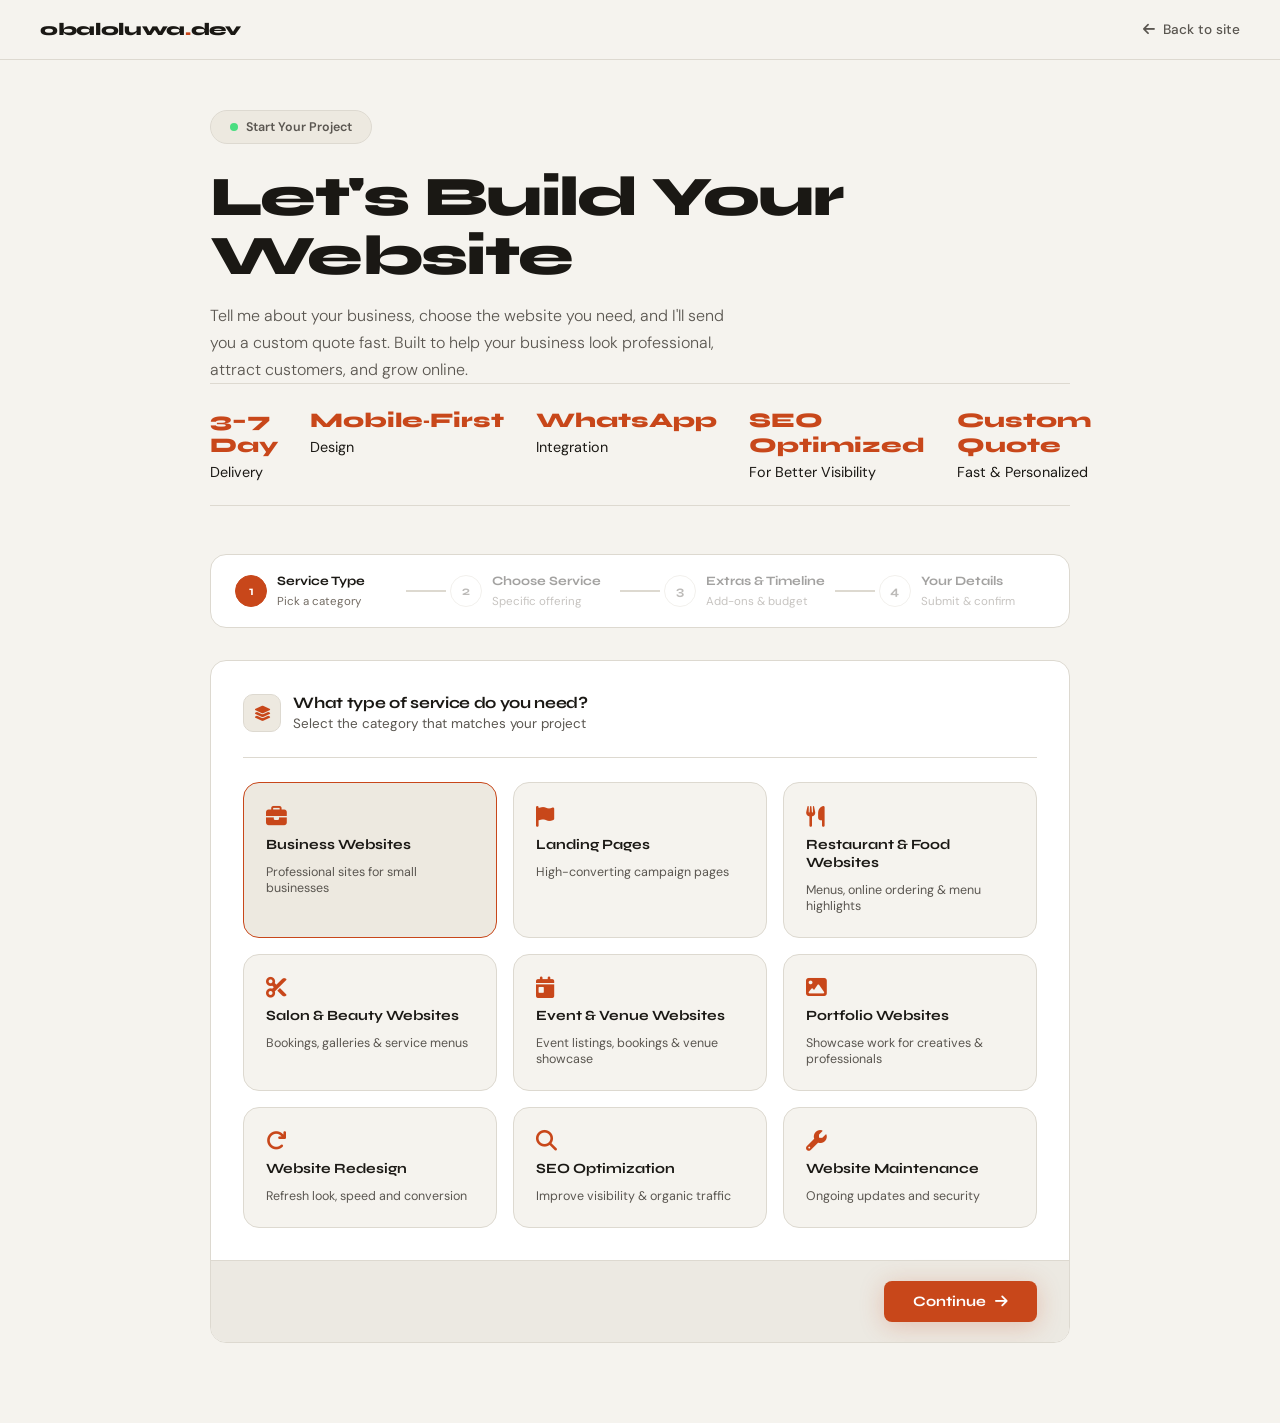
==== letstalk.html @ 720c1672 "added business page" ====
<!DOCTYPE html>
<html lang="en">

<head>
    <meta charset="UTF-8" />
    <meta name="viewport" content="width=device-width, initial-scale=1.0" />
    <title>Book Your Service - Website Development</title>
    <link
        href="https://fonts.googleapis.com/css2?family=Syne:wght@400;600;700;800&family=DM+Sans:ital,opsz,wght@0,9..40,300;0,9..40,400;0,9..40,500;0,9..40,600;0,9..40,700;1,9..40,300&display=swap"
        rel="stylesheet" />
    <link rel="stylesheet" href="https://cdnjs.cloudflare.com/ajax/libs/font-awesome/6.5.0/css/all.min.css" />

    <link rel="stylesheet" href="style.css" />
    <link rel="stylesheet" href="letstalk.css" />
</head>

<body>

    <nav>
        <a href="index.html" class="nav-logo">obaloluwa<span>.</span>dev</a>
        <a href="index.html" class="nav-back"><i class="fa-solid fa-arrow-left"></i> Back to site</a>
    </nav>

    <div class="page">

        <!-- HEADER -->
        <div class="page-header">
            <div class="hero-tag">
                <span class="dot"></span>
                Start Your Project
            </div>
            <h1>Let's Build Your Website</h1>
            <p>Tell me about your business, choose the website you need, and I'll send you a custom quote fast. Built to
                help your business look professional, attract customers, and grow online.</p>
            <div class="hero-trust">
                <div class="trust-item">
                    <strong>3–7 Day</strong>
                    <span>Delivery</span>
                </div>
                <div class="trust-item">
                    <strong>Mobile‑First</strong>
                    <span>Design</span>
                </div>
                <div class="trust-item">
                    <strong>WhatsApp</strong>
                    <span>Integration</span>
                </div>
                <div class="trust-item">
                    <strong>SEO Optimized</strong>
                    <span>For Better Visibility</span>
                </div>
                <div class="trust-item">
                    <strong>Custom Quote</strong>
                    <span>Fast & Personalized</span>
                </div>
            </div>
        </div>

        <!-- PROGRESS -->
        <div class="progress-bar">
            <div class="progress-step" id="ps1" onclick="goStep(1)">
                <div class="step-num active" id="sn1">1</div>
                <div class="step-text"><strong>Service Type</strong><span>Pick a category</span></div>
            </div>
            <div class="progress-line" id="pl1"></div>
            <div class="progress-step locked" id="ps2" onclick="goStep(2)">
                <div class="step-num" id="sn2">2</div>
                <div class="step-text"><strong>Choose Service</strong><span>Specific offering</span></div>
            </div>
            <div class="progress-line" id="pl2"></div>
            <div class="progress-step locked" id="ps3" onclick="goStep(3)">
                <div class="step-num" id="sn3">3</div>
                <div class="step-text"><strong>Extras & Timeline</strong><span>Add-ons & budget</span></div>
            </div>
            <div class="progress-line" id="pl3"></div>
            <div class="progress-step locked" id="ps4" onclick="goStep(4)">
                <div class="step-num" id="sn4">4</div>
                <div class="step-text"><strong>Your Details</strong><span>Submit & confirm</span></div>
            </div>
        </div>

        <!-- WIZARD -->
        <div class="wizard-card">

            <!-- STEP 1 -->
            <div class="step-panel active" id="step-1">
                <div class="panel-body">
                    <div class="step-header">
                        <div class="step-icon"><i class="fa-solid fa-layer-group"></i></div>
                        <div class="step-header-text">
                            <strong>What type of service do you need?</strong>
                            <span>Select the category that matches your project</span>
                        </div>
                    </div>
                    <div class="grid-3" id="serviceTypes">
                        <div class="service-card selected" data-value="Business Websites">
                            <i class="fa-solid fa-briefcase"></i>
                            <strong>Business Websites</strong>
                            <span>Professional sites for small businesses</span>
                        </div>
                        <div class="service-card" data-value="Landing Pages">
                            <i class="fa-solid fa-flag"></i>
                            <strong>Landing Pages</strong>
                            <span>High-converting campaign pages</span>
                        </div>
                        <div class="service-card" data-value="Restaurant & Food Websites">
                            <i class="fa-solid fa-utensils"></i>
                            <strong>Restaurant & Food Websites</strong>
                            <span>Menus, online ordering & menu highlights</span>
                        </div>
                        <div class="service-card" data-value="Salon & Beauty Websites">
                            <i class="fa-solid fa-scissors"></i>
                            <strong>Salon & Beauty Websites</strong>
                            <span>Bookings, galleries & service menus</span>
                        </div>
                        <div class="service-card" data-value="Event & Venue Websites">
                            <i class="fa-solid fa-calendar-day"></i>
                            <strong>Event & Venue Websites</strong>
                            <span>Event listings, bookings & venue showcase</span>
                        </div>
                        <div class="service-card" data-value="Portfolio Websites">
                            <i class="fa-solid fa-image"></i>
                            <strong>Portfolio Websites</strong>
                            <span>Showcase work for creatives & professionals</span>
                        </div>
                        <div class="service-card" data-value="Website Redesign">
                            <i class="fa-solid fa-redo"></i>
                            <strong>Website Redesign</strong>
                            <span>Refresh look, speed and conversion</span>
                        </div>
                        <div class="service-card" data-value="SEO Optimization">
                            <i class="fa-solid fa-search"></i>
                            <strong>SEO Optimization</strong>
                            <span>Improve visibility & organic traffic</span>
                        </div>
                        <div class="service-card" data-value="Website Maintenance">
                            <i class="fa-solid fa-wrench"></i>
                            <strong>Website Maintenance</strong>
                            <span>Ongoing updates and security</span>
                        </div>
                    </div>
                </div>
                <div class="actions">
                    <span></span>
                    <button class="btn-primary" onclick="goStep(2)">Continue <i
                            class="fa-solid fa-arrow-right"></i></button>
                </div>
            </div>

            <!-- STEP 2 -->
            <div class="step-panel" id="step-2">
                <div class="panel-body">
                    <div class="step-header">
                        <div class="step-icon"><i class="fa-solid fa-list-check"></i></div>
                        <div class="step-header-text">
                            <strong>Choose your specific service</strong>
                            <span id="step2Sub">Select the offering that best fits your project</span>
                        </div>
                    </div>
                    <div class="list-panel" id="serviceOptions">
                        <div class="list-item selected" data-value="Business Website">
                            <div class="service-copy"><strong>Business Website</strong><span>₦80,000 — ₦180,000</span>
                            </div>
                            <small>Simple, professional websites for small businesses</small>
                            <div class="item-check"><i class="fa-solid fa-check"></i></div>
                        </div>
                        <div class="list-item" data-value="Landing Page">
                            <div class="service-copy"><strong>Landing Page</strong><span>₦50,000 — ₦120,000</span></div>
                            <small>Single-page campaigns that convert visitors</small>
                            <div class="item-check"><i class="fa-solid fa-check"></i></div>
                        </div>
                        <div class="list-item" data-value="Portfolio Website">
                            <div class="service-copy"><strong>Portfolio Website</strong><span>₦70,000 — ₦150,000</span>
                            </div>
                            <small>Showcase your work with a clean, visual site</small>
                            <div class="item-check"><i class="fa-solid fa-check"></i></div>
                        </div>
                        <div class="list-item" data-value="Restaurant Website">
                            <div class="service-copy"><strong>Restaurant Website</strong><span>₦90,000 — ₦180,000</span>
                            </div>
                            <small>Menus, reservations and food showcase</small>
                            <div class="item-check"><i class="fa-solid fa-check"></i></div>
                        </div>
                        <div class="list-item" data-value="Salon / Beauty Website">
                            <div class="service-copy"><strong>Salon / Beauty Website</strong><span>₦80,000 —
                                    ₦160,000</span></div>
                            <small>Service menus, galleries and booking options</small>
                            <div class="item-check"><i class="fa-solid fa-check"></i></div>
                        </div>
                        <div class="list-item" data-value="Event Website">
                            <div class="service-copy"><strong>Event Website</strong><span>₦90,000 — ₦200,000</span>
                            </div>
                            <small>Event pages, schedules and venue info</small>
                            <div class="item-check"><i class="fa-solid fa-check"></i></div>
                        </div>
                        <div class="list-item" data-value="Website Redesign">
                            <div class="service-copy"><strong>Website Redesign</strong><span>₦70,000 — ₦170,000</span>
                            </div>
                            <small>Refresh design, improve speed and conversions</small>
                            <div class="item-check"><i class="fa-solid fa-check"></i></div>
                        </div>
                        <div class="list-item" data-value="SEO Optimization">
                            <div class="service-copy"><strong>SEO Optimization</strong><span>₦40,000 — ₦100,000</span>
                            </div>
                            <small>On-page SEO, metadata and indexing improvements</small>
                            <div class="item-check"><i class="fa-solid fa-check"></i></div>
                        </div>
                        <div class="list-item" data-value="Website Maintenance">
                            <div class="service-copy"><strong>Website Maintenance</strong><span>₦20,000 —
                                    ₦50,000/month</span></div>
                            <small>Monthly updates, backups and security</small>
                            <div class="item-check"><i class="fa-solid fa-check"></i></div>
                        </div>
                    </div>
                </div>
                <div class="actions">
                    <button class="btn-secondary" onclick="goStep(1)"><i class="fa-solid fa-arrow-left"></i>
                        Back</button>
                    <button class="btn-primary" onclick="goStep(3)">Continue <i
                            class="fa-solid fa-arrow-right"></i></button>
                </div>
            </div>

            <!-- STEP 3 -->
            <div class="step-panel" id="step-3">
                <div class="panel-body">
                    <div class="step-header">
                        <div class="step-icon"><i class="fa-solid fa-sliders"></i></div>
                        <div class="step-header-text">
                            <strong>Add-ons & Timeline</strong>
                            <span>Enhance your project and set your delivery speed</span>
                        </div>
                    </div>

                    <p class="sub-label">Optional Add-on Services</p>
                    <div class="addons-grid" id="addonsList">
                        <div class="addon-card" data-value="SEO Optimization">
                            <div class="addon-check"><i class="fa-solid fa-check"></i></div>
                            <div><strong>SEO Optimization</strong><small>Improve search visibility and on-page
                                    SEO.</small></div>
                        </div>
                        <div class="addon-card" data-value="Content Writing">
                            <div class="addon-check"><i class="fa-solid fa-check"></i></div>
                            <div><strong>Content Writing</strong><small>Clear, conversion-focused website copy.</small>
                            </div>
                        </div>
                        <div class="addon-card" data-value="Logo Design">
                            <div class="addon-check"><i class="fa-solid fa-check"></i></div>
                            <div><strong>Logo Design</strong><small>Simple, modern logo for your brand.</small></div>
                        </div>
                        <div class="addon-card" data-value="WhatsApp Integration">
                            <div class="addon-check"><i class="fa-solid fa-check"></i></div>
                            <div><strong>WhatsApp Integration</strong><small>Direct customer chat from your
                                    website.</small></div>
                        </div>
                        <div class="addon-card" data-value="Payment Gateway">
                            <div class="addon-check"><i class="fa-solid fa-check"></i></div>
                            <div><strong>Payment Gateway</strong><small>Setup for online payments and checkout.</small>
                            </div>
                        </div>
                        <div class="addon-card" data-value="Social Media Setup">
                            <div class="addon-check"><i class="fa-solid fa-check"></i></div>
                            <div><strong>Social Media Setup</strong><small>Profile setup and basic branding for
                                    social.</small></div>
                        </div>
                    </div>

                    <p class="sub-label">Project Timeline</p>
                    <div class="timeline-grid" id="timelineOptions">
                        <button class="timeline-btn"
                            data-value="Flexible (2-3 weeks)"><strong>Flexible</strong><small>2–3 weeks</small></button>
                        <button class="timeline-btn selected"
                            data-value="Normal (1-2 weeks)"><strong>Normal</strong><small>1–2 weeks</small></button>
                        <button class="timeline-btn" data-value="Urgent (3-7 days)"><strong>Urgent</strong><small>3–7
                                days</small></button>
                        <button class="timeline-btn" data-value="Rush (24-72 hrs)"><strong>Rush</strong><small>24–72
                                hrs</small></button>
                    </div>

                    <div class="budget-card">
                        <div>
                            <strong>Estimated project budget</strong>
                            <div class="budget-amount" id="budgetAmt">₦80,000 — ₦200,000</div>
                        </div>
                        <div class="budget-tag" id="budgetTier">Professional</div>
                    </div>
                </div>
                <div class="actions">
                    <button class="btn-secondary" onclick="goStep(2)"><i class="fa-solid fa-arrow-left"></i>
                        Back</button>
                    <button class="btn-primary" onclick="goStep(4)">Continue <i
                            class="fa-solid fa-arrow-right"></i></button>
                </div>
            </div>

            <!-- STEP 4 -->
            <div class="step-panel" id="step-4">
                <div class="panel-body">
                    <div class="step-header">
                        <div class="step-icon"><i class="fa-solid fa-user"></i></div>
                        <div class="step-header-text">
                            <strong>Your Details</strong>
                            <span>Fill in your contact info so I can send you a quote</span>
                        </div>
                    </div>

                    <div class="summary-strip">
                        <span class="pill accent" id="sType">Business Websites</span>
                        <span class="pill" id="sService">Business Website</span>
                        <span class="pill" id="sTimeline">Normal (1–2 weeks)</span>
                        <span class="pill accent" id="sBudget">₦80,000 — ₦200,000</span>
                    </div>

                    <div class="field-grid">
                        <div class="field-group">
                            <label>Your Name <span class="req">*</span></label>
                            <input id="clientName" type="text" placeholder="Enter your full name"
                                oninput="updateReview()" />
                        </div>
                        <div class="field-group">
                            <label>Email Address <span class="req">*</span></label>
                            <input id="clientEmail" type="email" placeholder="your@email.com"
                                oninput="updateReview()" />
                        </div>
                    </div>
                    <div class="field-grid">
                        <div class="field-group">
                            <label>Phone Number <span class="req">*</span></label>
                            <input id="clientPhone" type="tel" placeholder="+234 800 000 0000"
                                oninput="updateReview()" />
                        </div>
                        <div class="field-group">
                            <label>Country</label>
                            <select id="clientCountry" onchange="updateReview()">
                                <option>Nigeria</option>
                                <option>Ghana</option>
                                <option>Kenya</option>
                                <option>United Kingdom</option>
                                <option>United States</option>
                                <option>Other</option>
                            </select>
                        </div>
                    </div>
                    <div class="field-grid">
                        <div class="field-group">
                            <label>How did you hear about me?</label>
                            <select id="clientSource" onchange="updateReview()">
                                <option value="">Select an option</option>
                                <option>Google Search</option>
                                <option>Instagram</option>
                                <option>WhatsApp</option>
                                <option>Referral</option>
                                <option>Twitter / X</option>
                                <option>Other</option>
                            </select>
                        </div>
                    </div>
                    <div class="field-grid">
                        <div class="field-group full">
                            <label>Project Description</label>
                            <textarea id="projectDesc"
                                placeholder="Tell me briefly about your business and what you need..."
                                oninput="updateReview()"></textarea>
                        </div>
                    </div>

                    <div class="review-panel">
                        <strong><i class="fa-solid fa-file-lines"
                                style="color:var(--accent);margin-right:0.4rem"></i>Review before sending</strong>
                        <div id="reviewRows"></div>
                    </div>
                </div>
                <div class="actions">
                    <button class="btn-secondary" onclick="goStep(3)"><i class="fa-solid fa-arrow-left"></i>
                        Back</button>
                    <button class="btn-wa" onclick="submitWA()"><i class="fa-brands fa-whatsapp"></i> Send via
                        WhatsApp</button>
                </div>
            </div>

        </div>
    </div>

    <script src="letstalk.js"></script>
</body>

</html>
---- style.css ----
*,
*::before,
*::after {
    box-sizing: border-box;
    margin: 0;
    padding: 0;
}

:root {
    --bg: #f5f3ee;
    --bg2: #ece9e2;
    --surface: #ffffff;
    --border: #ddd9d0;
    --text: #1a1814;
    --text2: #5a5650;
    --text-muted: #736c64;
    --accent: #c8471a;
    --tag-bg: #ede9e0;
}

@media (prefers-color-scheme: dark) {
    :root {
        --bg: #111110;
        --bg2: #1a1918;
        --surface: #1f1e1c;
        --border: #2e2c29;
        --text: #f0ede6;
        --text2: #8a8680;
        --accent: #e05a28;
        --tag-bg: #252320;
    }
}

html {
    scroll-behavior: smooth;
}

body {
    font-family: 'DM Sans', sans-serif;
    background: var(--bg);
    color: var(--text);
    overflow-x: hidden;
    cursor: none;
}

/* ─── CURSOR ─── */
.cursor {
    width: 10px;
    height: 10px;
    background: var(--accent);
    border-radius: 50%;
    position: fixed;
    top: 0;
    left: 0;
    pointer-events: none;
    z-index: 9999;
    transform: translate(-50%, -50%);
}

.cursor-ring {
    width: 36px;
    height: 36px;
    border: 1.5px solid var(--accent);
    border-radius: 50%;
    position: fixed;
    top: 0;
    left: 0;
    pointer-events: none;
    z-index: 9998;
    transform: translate(-50%, -50%);
    opacity: 0.5;
    transition: width 0.2s, height 0.2s, opacity 0.2s;
}

@media (hover: none) {

    .cursor,
    .cursor-ring {
        display: none;
    }

    body {
        cursor: auto;
    }
}

/* ─── NAV ─── */
nav {
    position: fixed;
    top: 0;
    left: 0;
    right: 0;
    z-index: 100;
    display: flex;
    align-items: center;
    justify-content: space-between;
    padding: 1.2rem 2.5rem;
    background: var(--bg);
    border-bottom: 1px solid var(--border);
}

.nav-logo {
    font-family: 'Syne', sans-serif;
    font-weight: 800;
    font-size: 1.1rem;
    letter-spacing: -0.02em;
    color: var(--text);
    text-decoration: none;
}

.nav-logo span {
    color: var(--accent);
}

.nav-links {
    display: flex;
    gap: 2rem;
    list-style: none;
    align-items: center;
}

.nav-links a {
    font-size: 0.85rem;
    font-weight: 500;
    color: var(--text2);
    text-decoration: none;
    transition: color 0.2s;
}

.nav-links a:hover {
    color: var(--accent);
}

.nav-cta {
    background: var(--accent) !important;
    color: #fff !important;
    padding: 0.5rem 1.2rem;
    border-radius: 2rem;
    font-size: 0.82rem !important;
    font-weight: 600 !important;
    white-space: nowrap;
}

/* Mobile hamburger */
.nav-hamburger {
    display: none;
    flex-direction: column;
    gap: 5px;
    background: none;
    border: none;
    cursor: pointer;
    padding: 4px;
}

.nav-hamburger span {
    display: block;
    width: 22px;
    height: 2px;
    background: var(--text);
    border-radius: 2px;
    transition: transform 0.25s, opacity 0.25s;
}

.nav-hamburger.open span:nth-child(1) {
    transform: translateY(7px) rotate(45deg);
}

.nav-hamburger.open span:nth-child(2) {
    opacity: 0;
}

.nav-hamburger.open span:nth-child(3) {
    transform: translateY(-7px) rotate(-45deg);
}

/* Mobile menu */
.mobile-menu {
    display: none;
    position: fixed;
    top: 61px;
    left: 0;
    right: 0;
    background: var(--bg);
    border-bottom: 1px solid var(--border);
    z-index: 99;
    flex-direction: column;
    padding: 1rem 1.5rem 1.5rem;
    gap: 1rem;
}

.mobile-menu.open {
    display: flex;
}

.mobile-menu a {
    font-size: 1rem;
    font-weight: 500;
    color: var(--text2);
    text-decoration: none;
    padding: 0.6rem 0;
    border-bottom: 1px solid var(--border);
}

.mobile-menu a:last-child {
    border-bottom: none;
}

.mobile-menu .nav-cta {
    border-bottom: none !important;
    text-align: center;
    padding: 0.75rem 1.2rem;
    border-radius: 2rem;
    margin-top: 0.3rem;
}

/* ─── HERO ─── */
.hero {
    min-height: 100vh;
    display: flex;
    flex-direction: column;
    justify-content: center;
    align-items: flex-start;
    padding: 8rem 2.5rem 5rem;
    position: relative;
    overflow: hidden;
}

/* Premium gradient background */
.hero-gradient {
    position: absolute;
    top: 0;
    left: 0;
    width: 100%;
    height: 100%;
    background: linear-gradient(135deg,
            rgba(224, 90, 40, 0.08) 0%,
            rgba(224, 90, 40, 0.02) 50%,
            transparent 100%);
    pointer-events: none;
    z-index: -1;
}

@media (prefers-color-scheme: dark) {
    .hero-gradient {
        background: linear-gradient(135deg,
                rgba(224, 90, 40, 0.12) 0%,
                rgba(224, 90, 40, 0.04) 50%,
                transparent 100%);
    }
}

.hero-tag {
    display: inline-flex;
    align-items: center;
    gap: 0.5rem;
    background: var(--tag-bg);
    border: 1px solid var(--border);
    border-radius: 2rem;
    padding: 0.5rem 1.2rem;
    font-size: 0.78rem;
    font-weight: 600;
    color: var(--text2);
    margin-bottom: 2.5rem;
    width: fit-content;
    animation: slideInDown 0.6s cubic-bezier(0.34, 1.56, 0.64, 1) both;
}

.hero-tag .dot {
    width: 8px;
    height: 8px;
    background: #4ade80;
    border-radius: 50%;
    animation: pulse 2s infinite;
}

@keyframes pulse {

    0%,
    100% {
        opacity: 1;
        transform: scale(1);
    }

    50% {
        opacity: 0.5;
        transform: scale(1.3);
    }
}

/* Strong headline */
.hero-headline {
    font-family: 'Syne', sans-serif;
    font-size: clamp(2.5rem, 8vw, 4.5rem);
    font-weight: 800;
    line-height: 1.1;
    letter-spacing: -0.02em;
    margin-bottom: 1.5rem;
    max-width: 90%;
    animation: slideInUp 0.7s cubic-bezier(0.34, 1.56, 0.64, 1) 0.1s both;
}

.hero-headline em {
    color: var(--accent);
    font-style: italic;
}

/* Subheading */
.hero-sub {
    font-size: clamp(0.95rem, 2vw, 1.1rem);
    color: var(--text2);
    font-weight: 400;
    line-height: 1.8;
    max-width: 520px;
    margin-bottom: 2.5rem;
    animation: slideInUp 0.7s cubic-bezier(0.34, 1.56, 0.64, 1) 0.2s both;
}

/* CTA Container */
.hero-actions {
    display: flex;
    gap: 1rem;
    flex-wrap: wrap;
    align-items: center;
    margin-bottom: 3.5rem;
    animation: slideInUp 0.7s cubic-bezier(0.34, 1.56, 0.64, 1) 0.3s both;
}

.btn-primary {
    background: var(--accent);
    color: #fff;
    padding: 1rem 2.2rem;
    border-radius: 0.5rem;
    font-family: 'Syne', sans-serif;
    font-weight: 700;
    font-size: 0.95rem;
    text-decoration: none;
    display: inline-flex;
    align-items: center;
    gap: 0.7rem;
    border: none;
    cursor: pointer;
    box-shadow: 0 4px 24px rgba(224, 90, 40, 0.3);
    transition: all 0.3s ease;
    white-space: nowrap;
}

.btn-primary:hover {
    transform: translateY(-3px);
    box-shadow: 0 12px 32px rgba(224, 90, 40, 0.4);
}

.btn-primary:active {
    transform: translateY(-1px);
}

.btn-secondary {
    background: transparent;
    color: var(--text);
    padding: 1rem 2.2rem;
    border-radius: 0.5rem;
    border: 1.5px solid var(--border);
    font-family: 'Syne', sans-serif;
    font-weight: 600;
    font-size: 0.95rem;
    text-decoration: none;
    display: inline-flex;
    align-items: center;
    gap: 0.7rem;
    cursor: pointer;
    transition: all 0.3s ease;
    white-space: nowrap;
}

.btn-secondary:hover {
    border-color: var(--accent);
    background: var(--tag-bg);
    color: var(--accent);
}

/* Trust signal badges */
.hero-trust {
    display: flex;
    gap: 2rem;
    padding: 1.5rem 0;
    border-top: 1px solid var(--border);
    border-bottom: 1px solid var(--border);
    margin-bottom: 3rem;
    animation: slideInUp 0.7s cubic-bezier(0.34, 1.56, 0.64, 1) 0.4s both;
}

.trust-item {
    font-size: 0.9rem;
    color: var(--text);
    display: flex;
    flex-direction: column;
    gap: 0.3rem;
}

.trust-item strong {
    font-family: 'Syne', sans-serif;
    font-size: 1.3rem;
    color: var(--accent);
    font-weight: 800;
}

/* Scroll indicator */
.hero-scroll {
    position: absolute;
    bottom: 2.5rem;
    left: 2.5rem;
    display: flex;
    align-items: center;
    gap: 0.8rem;
    font-size: 0.7rem;
    color: var(--text2);
    letter-spacing: 0.15em;
    text-transform: uppercase;
    font-weight: 500;
    animation: fadeInOpacity 1s ease 0.8s both;
}

.scroll-dot {
    width: 8px;
    height: 8px;
    background: var(--accent);
    border-radius: 50%;
    animation: scrollBounce 1.5s ease-in-out infinite;
}

@keyframes scrollBounce {

    0%,
    100% {
        transform: translateY(0);
        opacity: 1;
    }

    50% {
        transform: translateY(6px);
        opacity: 0.5;
    }
}

/* Entrance animations */
@keyframes slideInDown {
    from {
        opacity: 0;
        transform: translateY(-20px);
    }

    to {
        opacity: 1;
        transform: translateY(0);
    }
}

@keyframes slideInUp {
    from {
        opacity: 0;
        transform: translateY(20px);
    }

    to {
        opacity: 1;
        transform: translateY(0);
    }
}

@keyframes fadeInOpacity {
    from {
        opacity: 0;
    }

    to {
        opacity: 1;
    }
}

/* Responsive adjustments */
@media (max-width: 768px) {
    .hero {
        padding: 7rem 1.5rem 3rem;
        min-height: auto;
    }

    .hero-headline {
        font-size: 1.8rem;
        margin-bottom: 1rem;
        max-width: 100%;
    }

    .hero-sub {
        margin-bottom: 2rem;
        font-size: 0.95rem;
    }

    .hero-actions {
        flex-direction: column;
        width: 100%;
        margin-bottom: 2rem;
    }

    .btn-primary,
    .btn-secondary {
        width: 100%;
        justify-content: center;
    }

    .hero-trust {
        gap: 1.5rem;
        flex-wrap: wrap;
        margin-bottom: 2rem;
    }

    .hero-scroll {
        left: 1.5rem;
        bottom: 1.5rem;
    }
}

@keyframes fadeUp {
    from {
        opacity: 0;
        transform: translateY(24px);
    }

    to {
        opacity: 1;
        transform: translateY(0);
    }
}

/* ─── SECTIONS ─── */
section {
    padding: clamp(4.25rem, 7vw, 7rem) 2.5rem;
}

.section-label {
    font-size: 0.72rem;
    font-weight: 600;
    letter-spacing: 0.18em;
    text-transform: uppercase;
    color: var(--accent);
    margin-bottom: 1rem;
}

.section-title {
    font-family: 'Syne', sans-serif;
    font-size: clamp(1.9rem, 4.5vw, 3.5rem);
    font-weight: 800;
    letter-spacing: -0.03em;
    line-height: 1.05;
    margin-bottom: 1rem;
}

.section-sub {
    color: var(--text2);
    font-size: 1rem;
    font-weight: 300;
    max-width: 480px;
    line-height: 1.7;
    margin-bottom: 3.5rem;
}

/* ─── WORK ─── */
#work {
    background: var(--bg2);
}

.projects-list {
    display: flex;
    flex-direction: column;
    gap: 5rem;
}

.project-item {
    display: grid;
    grid-template-columns: 1fr 1fr;
    gap: 4rem;
    align-items: center;
    opacity: 0;
    transform: translateY(30px);
    transition: opacity 0.6s ease, transform 0.6s ease;
}

.project-item.visible {
    opacity: 1;
    transform: translateY(0);
}

.project-item:nth-child(even) .project-preview {
    order: -1;
}

/* ── PREVIEW BOX ── */
.project-preview {
    border-radius: 16px;
    overflow: hidden;
    border: 1.5px solid var(--border);
    position: relative;
    background: var(--surface);
    aspect-ratio: 16/10;
}

/*
 * .iframe-scaler sits inside .project-preview and is what we translateY
 * to simulate scrolling. It's 2× the width and height of the container,
 * then scaled down 0.5× so it visually fills the box exactly.
 * Moving it via translateY shifts the rendered website content — not the element boundary.
 */
.iframe-scaler {
    position: absolute;
    top: 0;
    left: 0;
    width: 200%;
    height: 200%;
    transform: scale(0.5) translateY(0px);
    transform-origin: top left;
    will-change: transform;
}

.iframe-scaler iframe {
    width: 100%;
    height: 100%;
    border: none;
    pointer-events: none;
    display: block;
}

/* overlay blocks accidental clicks while not hiding scroll buttons */
.project-preview-overlay {
    position: absolute;
    inset: 0;
    z-index: 2;
}



/* Visit Site button */
.preview-btn {
    position: absolute;
    bottom: 10px;
    right: 10px;
    background: var(--accent);
    color: #fff;
    border: none;
    border-radius: 2rem;
    padding: 0.45rem 1rem;
    font-family: 'Syne', sans-serif;
    font-weight: 600;
    font-size: 0.75rem;
    display: flex;
    align-items: center;
    gap: 0.4rem;
    cursor: pointer;
    opacity: 0;
    transition: opacity 0.2s;
    text-decoration: none;
    z-index: 10;
}

.project-preview:hover .preview-btn {
    opacity: 1;
}

/* ── PROJECT INFO ── */
.project-info {
    display: flex;
    flex-direction: column;
    gap: 1rem;
}

.project-num {
    font-family: 'Syne', sans-serif;
    font-size: 0.7rem;
    font-weight: 700;
    color: var(--accent);
    letter-spacing: 0.1em;
}

.project-type-badge {
    background: var(--tag-bg);
    border: 1px solid var(--border);
    border-radius: 2rem;
    padding: 0.22rem 0.8rem;
    font-size: 0.72rem;
    font-weight: 500;
    color: var(--text2);
    width: fit-content;
}

.project-name {
    font-family: 'Syne', sans-serif;
    font-size: clamp(1.4rem, 2.5vw, 1.8rem);
    font-weight: 800;
    letter-spacing: -0.03em;
    line-height: 1.1;
}

.project-desc {
    font-size: 0.9rem;
    color: var(--text2);
    line-height: 1.7;
    font-weight: 300;
}

.project-tags {
    display: flex;
    flex-wrap: wrap;
    gap: 0.4rem;
}

.tag {
    background: var(--tag-bg);
    border: 1px solid var(--border);
    border-radius: 2rem;
    padding: 0.2rem 0.7rem;
    font-size: 0.72rem;
    font-weight: 500;
    color: var(--text2);
}

.project-link {
    display: inline-flex;
    align-items: center;
    gap: 0.5rem;
    color: var(--accent);
    font-family: 'Syne', sans-serif;
    font-weight: 700;
    font-size: 0.88rem;
    text-decoration: none;
    width: fit-content;
    border-bottom: 1px solid var(--accent);
    padding-bottom: 2px;
    transition: gap 0.2s;
}

.project-link:hover {
    gap: 0.8rem;
}

/* ─── SERVICES ─── */
.services-grid {
    display: grid;
    grid-template-columns: repeat(auto-fill, minmax(220px, 1fr));
    gap: 1.5rem;
}

.service-card {
    background: var(--surface);
    border: 1.5px solid var(--border);
    border-radius: 16px;
    padding: 2rem;
    transition: border-color 0.2s, transform 0.2s;
}

.service-card:hover {
    border-color: var(--accent);
    transform: translateY(-3px);
}

.service-icon {
    font-size: 1.4rem;
    color: var(--accent);
    margin-bottom: 1rem;
}

.service-name {
    font-family: 'Syne', sans-serif;
    font-size: 1.05rem;
    font-weight: 700;
    margin-bottom: 0.6rem;
}

.service-desc {
    font-size: 0.85rem;
    color: var(--text2);
    line-height: 1.65;
    font-weight: 300;
    margin-bottom: 1rem;
}

.service-features {
    display: flex;
    flex-wrap: wrap;
    gap: 0.5rem;
    margin-top: 1rem;
}

.feature-tag {
    display: inline-block;
    background: var(--tag-bg);
    color: var(--text);
    font-size: 0.75rem;
    font-weight: 500;
    padding: 0.4rem 0.8rem;
    border-radius: 8px;
    border: 1px solid var(--border);
}

/* ─── ABOUT ─── */
#about {
    background: var(--bg2);
}

.about-grid {
    display: grid;
    grid-template-columns: 1fr 1.4fr;
    gap: 5rem;
    align-items: center;
}

.about-img-box {
    background: var(--tag-bg);
    border: 1.5px solid var(--border);
    border-radius: 16px;
    aspect-ratio: 4/5;
    display: flex;
    align-items: center;
    justify-content: center;
    position: relative;
    overflow: hidden;
}

.about-img-box i {
    font-size: 6rem;
    color: var(--border);
}

.about-img-box img {
    width: 100%;
    height: 100%;
    object-fit: cover;
}

.about-badge {
    position: absolute;
    bottom: -1rem;
    right: -1rem;
    background: var(--accent);
    color: #fff;
    border-radius: 12px;
    padding: 0.9rem 1.1rem;
    font-family: 'Syne', sans-serif;
    font-size: 0.78rem;
    font-weight: 700;
    text-align: center;
    line-height: 1.4;
    box-shadow: 0 8px 24px rgba(200, 71, 26, 0.35);
}

.about-badge i {
    font-size: 1.4rem;
    display: block;
    margin-bottom: 0.3rem;
}

.about-text p {
    font-size: 0.98rem;
    color: var(--text2);
    line-height: 1.8;
    font-weight: 300;
    margin-bottom: 1.2rem;
}

.about-text p strong {
    color: var(--text);
    font-weight: 500;
}

.stack-grid {
    display: grid;
    grid-template-columns: repeat(auto-fit, minmax(140px, 1fr));
    gap: 1rem;
    align-items: stretch;
    max-width: 1100px;
    margin: 3rem auto 0;
}

.stack-card {
    display: flex;
    flex-direction: column;
    align-items: center;
    justify-content: center;
    gap: 0.75rem;
    padding: 1.5rem 1.25rem;
    background: var(--surface);
    border: 1px solid var(--border);
    border-radius: 18px;
    min-height: 140px;
    transition: border-color 0.2s, transform 0.2s, box-shadow 0.2s;
    box-shadow: 0 18px 38px rgba(0, 0, 0, 0.05);
}

.stack-card:hover {
    border-color: var(--accent);
    transform: translateY(-4px);
    box-shadow: 0 24px 45px rgba(200, 71, 26, 0.16);
}

.stack-card i {
    font-size: 2rem;
    color: var(--accent);
}

.stack-card span {
    font-size: 0.86rem;
    font-weight: 600;
    color: var(--text2);
    letter-spacing: 0.02em;
    text-transform: uppercase;
}

/* ─── CTA ─── */
.cta-section {
    text-align: center;
    padding: 7rem 2.5rem;
    background: var(--surface);
    border-top: 1px solid var(--border);
}

.cta-big {
    font-family: 'Syne', sans-serif;
    font-size: clamp(2.2rem, 7vw, 6rem);
    font-weight: 800;
    letter-spacing: -0.04em;
    line-height: 1;
    margin-bottom: 2.5rem;
}

.cta-big em {
    color: var(--accent);
    font-style: italic;
}

.cta-sub {
    color: var(--text2);
    font-size: 1rem;
    font-weight: 300;
    max-width: 420px;
    margin: 0 auto 2.5rem;
    line-height: 1.7;
}

/* ─── FOOTER ─── */
footer {
    background: var(--bg);
    border-top: 1px solid var(--border);
    padding: 2rem 2.5rem;
    display: flex;
    align-items: center;
    justify-content: space-between;
    flex-wrap: wrap;
    gap: 1rem;
}

footer p {
    font-size: 0.8rem;
    color: var(--text2);
}

.footer-links {
    display: flex;
    gap: 1.2rem;
}

.footer-links a {
    color: var(--text2);
    font-size: 1rem;
    transition: color 0.2s;
}

.footer-links a:hover {
    color: var(--accent);
}

/* ═══════════════════════════════
   RESPONSIVE BREAKPOINTS
   ═══════════════════════════════ */

/* ── Large tablets / small laptops (≤1024px) ── */
@media (max-width: 1024px) {
    nav {
        padding: 1.1rem 2rem;
    }

    .hero {
        padding: 7.5rem 2rem 5rem;
    }

    section {
        padding: 5rem 2rem;
    }

    .project-item {
        grid-template-columns: 1fr 1fr;
        gap: 2.5rem;
    }

    .about-grid {
        grid-template-columns: 1fr 1.2fr;
        gap: 3rem;
    }

    .hero-bg-text {
        font-size: clamp(7rem, 16vw, 14rem);
        opacity: 0.25;
    }
}

/* ── Tablets (≤768px) ── */
@media (max-width: 768px) {

    /* Nav */
    nav {
        padding: 1rem 1.25rem;
    }

    .nav-links {
        display: none;
    }

    .nav-hamburger {
        display: flex;
    }

    body {
        cursor: auto;
    }

    .cursor,
    .cursor-ring {
        display: none;
    }

    /* Hero */
    .hero {
        padding: 6.5rem 1.25rem 4rem;
        min-height: 100svh;
    }

    .hero h1 {
        font-size: clamp(2.5rem, 10vw, 4rem);
    }

    .hero-sub {
        font-size: 1rem;
        margin-bottom: 2.5rem;
    }

    .hero-actions {
        gap: 0.75rem;
    }

    .btn-primary,
    .btn-secondary {
        padding: 0.8rem 1.5rem;
        font-size: 0.88rem;
    }

    .hero-bg-text {
        display: none;
    }

    .hero-scroll {
        left: 1.25rem;
        bottom: 2rem;
    }

    /* Sections */
    section {
        padding: 4rem 1.25rem;
    }

    .section-title {
        font-size: clamp(1.75rem, 7vw, 2.5rem);
    }

    .section-sub {
        font-size: 0.95rem;
        margin-bottom: 2.5rem;
    }

    /* Projects — stack on mobile */
    .projects-list {
        gap: 3.5rem;
    }

    .project-item {
        grid-template-columns: 1fr;
        gap: 1.75rem;
    }

    .project-item:nth-child(even) .project-preview {
        order: 0;
    }

    /* Show scroll buttons always on touch (no hover) */
    .scroll-up-btn,
    .scroll-down-btn {
        opacity: 0.85;
    }

    .preview-btn {
        opacity: 0.9;
    }

    /* About */
    .about-grid {
        grid-template-columns: 1fr;
        gap: 2.5rem;
    }

    .about-img-box {
        aspect-ratio: 1/1;
        max-width: 320px;
        margin: 0 auto;
    }

    .about-badge {
        bottom: 0.5rem;
        right: 0.5rem;
    }

    /* CTA */
    .cta-section {
        padding: 4.5rem 1.25rem;
    }

    /* Footer */
    footer {
        padding: 1.5rem 1.25rem;
        flex-direction: column;
        align-items: flex-start;
        gap: 0.75rem;
    }
}

/* ── Mobile L (≤480px) ── */
@media (max-width: 480px) {
    .hero h1 {
        font-size: clamp(2.2rem, 11vw, 3.2rem);
        line-height: 1;
    }

    .hero-tag {
        font-size: 0.73rem;
    }

    .hero-actions {
        flex-direction: column;
        align-items: flex-start;
        gap: 0.65rem;
    }

    .btn-primary,
    .btn-secondary {
        width: 100%;
        justify-content: center;
    }

    .project-preview {
        aspect-ratio: 16/11;
    }

    .project-name {
        font-size: 1.4rem;
    }

    .services-grid {
        grid-template-columns: 1fr;
    }

    .service-card {
        padding: 1.5rem;
    }

    .about-img-box {
        aspect-ratio: 1;
        max-width: 260px;
    }

    .cta-big {
        font-size: clamp(2rem, 10vw, 3rem);
    }

    .cta-sub {
        font-size: 0.92rem;
    }

    .cta-section .btn-primary {
        width: 100%;
        max-width: 320px;
        justify-content: center;
    }
}

/* ── Mobile S (≤375px) ── */
@media (max-width: 375px) {
    nav {
        padding: 0.9rem 1rem;
    }

    .hero {
        padding: 6rem 1rem 3.5rem;
    }

    section {
        padding: 3.5rem 1rem;
    }

    .hero h1 {
        font-size: clamp(2rem, 12vw, 2.8rem);
    }

    footer {
        padding: 1.25rem 1rem;
    }
}

/* ── Very small phones (≤320px) ── */
@media (max-width: 320px) {
    .hero h1 {
        font-size: 2rem;
    }

    .btn-primary,
    .btn-secondary {
        font-size: 0.82rem;
        padding: 0.7rem 1.2rem;
    }

    .project-name {
        font-size: 1.25rem;
    }
}

/* ── Large desktops (≥1400px) ── */
@media (min-width: 1400px) {
    nav {
        padding: 1.3rem 4rem;
    }

    .hero {
        padding: 9rem 4rem 6rem;
    }

    section {
        padding: 7rem 4rem;
    }

    footer {
        padding: 2rem 4rem;
    }

    .cta-section {
        padding: 8rem 4rem;
    }

    .project-item {
        gap: 5rem;
    }
}

/* ── Ultra-wide (≥1800px) ── */
@media (min-width: 1800px) {

    nav,
    section,
    .cta-section,
    footer {
        padding-left: 6rem;
        padding-right: 6rem;
    }

    .hero {
        padding-left: 6rem;
        padding-right: 6rem;
    }
}

/* ─── TESTIMONIALS ─── */
#testimonials {
    background: var(--bg2);
}

.testimonial-grid {
    display: grid;
    grid-template-columns: repeat(auto-fit, minmax(300px, 1fr));
    gap: 2rem;
    max-width: 1000px;
}

.testimonial-card {
    background: var(--surface);
    border: 1px solid var(--border);
    border-radius: 8px;
    padding: 2rem;
    transition: border-color 0.3s, box-shadow 0.3s, transform 0.3s;
}

.testimonial-card:hover {
    border-color: var(--accent);
    box-shadow: 0 8px 24px rgba(0, 0, 0, 0.1);
    transform: translateY(-3px);
}

.testimonial-stars {
    display: flex;
    gap: 0.3rem;
    margin-bottom: 1rem;
    color: #fbbf24;
    font-size: 0.9rem;
}

.testimonial-text {
    font-size: 0.95rem;
    line-height: 1.7;
    color: var(--text);
    margin-bottom: 1.5rem;
    font-style: italic;
    font-weight: 300;
}

.testimonial-author {
    display: flex;
    flex-direction: column;
    gap: 0.2rem;
}

.testimonial-author strong {
    color: var(--text);
    font-weight: 600;
    font-size: 0.95rem;
}

.testimonial-author span {
    font-size: 0.85rem;
    color: var(--text2);
}
---- letstalk.css ----
*,
    *::before,
    *::after {
        box-sizing: border-box;
        margin: 0;
        padding: 0;
    }

    :root {
        --bg: #f5f3ee;
        --bg2: #ece9e2;
        --surface: #ffffff;
        --border: #ddd9d0;
        --text: #1a1814;
        --text2: #5a5650;
        --text-muted: #736c64;
        --accent: #c8471a;
        --tag-bg: #ede9e0;
    }

    @media (prefers-color-scheme: dark) {
        :root {
            --bg: #111110;
            --bg2: #1a1918;
            --surface: #1f1e1c;
            --border: #2e2c29;
            --text: #f0ede6;
            --text2: #8a8680;
            --accent: #e05a28;
            --tag-bg: #252320;
        }
    }

    html {
        scroll-behavior: smooth;
    }

    body {
        font-family: 'DM Sans', sans-serif;
        background: var(--bg);
        color: var(--text);
        overflow-x: hidden;
        -webkit-font-smoothing: antialiased;
        cursor: auto !important;
    }

    /* ── NAV (matches main site exactly) ────────── */
    nav {
        position: fixed;
        top: 0;
        left: 0;
        right: 0;
        z-index: 100;
        display: flex;
        align-items: center;
        justify-content: space-between;
        padding: 1.2rem 2.5rem;
        background: var(--bg);
        border-bottom: 1px solid var(--border);
    }

    .nav-logo {
        font-family: 'Syne', sans-serif;
        font-weight: 800;
        font-size: 1.1rem;
        letter-spacing: -0.02em;
        color: var(--text);
        text-decoration: none;
    }

    .nav-logo span {
        color: var(--accent);
    }

    .nav-back {
        display: inline-flex;
        align-items: center;
        gap: 0.5rem;
        font-size: 0.85rem;
        font-weight: 500;
        color: var(--text2);
        text-decoration: none;
        transition: color 0.2s;
    }

    .nav-back:hover {
        color: var(--accent);
    }

    /* ── PAGE ────────────────────────────────────── */
    .page {
        max-width: 940px;
        margin: 0 auto;
        padding: 110px 2.5rem 5rem;
    }

    /* ── HEADER ──────────────────────────────────── */
    .page-header {
        margin-bottom: 3rem;
    }

    .section-label {
        font-size: 0.72rem;
        font-weight: 600;
        letter-spacing: 0.18em;
        text-transform: uppercase;
        color: var(--accent);
        margin-bottom: 1rem;
        display: flex;
        align-items: center;
        gap: 0.5rem;
    }

    .hero-tag {
        display: inline-flex;
        align-items: center;
        gap: 0.5rem;
        background: var(--tag-bg);
        border: 1px solid var(--border);
        border-radius: 2rem;
        padding: 0.5rem 1.2rem;
        font-size: 0.78rem;
        font-weight: 600;
        color: var(--text2);
        margin-bottom: 1.5rem;
    }

    .hero-tag .dot {
        width: 8px;
        height: 8px;
        background: #4ade80;
        border-radius: 50%;
        animation: pulse 2s infinite;
    }

    @keyframes pulse {

        0%,
        100% {
            opacity: 1;
            transform: scale(1);
        }

        50% {
            opacity: .5;
            transform: scale(1.3);
        }
    }

    .page-header h1 {
        font-family: 'Syne', sans-serif;
        font-size: clamp(2rem, 5vw, 3.5rem);
        font-weight: 800;
        letter-spacing: -0.03em;
        line-height: 1.05;
        margin-bottom: 1rem;
    }

    .page-header h1 em {
        color: var(--accent);
        font-style: italic;
    }

    .page-header p {
        color: var(--text2);
        font-size: 1rem;
        font-weight: 300;
        line-height: 1.7;
        max-width: 520px;
    }

    /* Use main site's hero-trust and trust-item styles from style.css */

    /* ── PROGRESS BAR ────────────────────────────── */
    .progress-bar {
        display: flex;
        align-items: center;
        background: var(--surface);
        border: 1.5px solid var(--border);
        border-radius: 16px;
        padding: 1.1rem 1.5rem;
        margin-bottom: 2rem;
        gap: 0;
    }

    .progress-step {
        display: flex;
        align-items: center;
        gap: 0.65rem;
        flex: 1;
        cursor: pointer;
        transition: opacity 0.2s;
    }

    .progress-step.locked {
        pointer-events: none;
        opacity: 0.4;
    }

    .step-num {
        width: 2rem;
        height: 2rem;
        border-radius: 50%;
        border: 1.5px solid var(--border);
        display: grid;
        place-items: center;
        font-family: 'Syne', sans-serif;
        font-size: 0.8rem;
        font-weight: 700;
        color: var(--text2);
        flex-shrink: 0;
        transition: all 0.2s;
    }

    .step-num.active {
        border-color: var(--accent);
        background: var(--accent);
        color: #fff;
    }

    .step-num.done {
        border-color: var(--accent);
        background: var(--tag-bg);
        color: var(--accent);
    }

    .step-text strong {
        display: block;
        font-family: 'Syne', sans-serif;
        font-size: 0.8rem;
        font-weight: 700;
        color: var(--text);
    }

    .step-text span {
        font-size: 0.72rem;
        color: var(--text-muted);
    }

    .progress-line {
        width: 2.5rem;
        height: 1.5px;
        background: var(--border);
        flex-shrink: 0;
        margin: 0 0.25rem;
        transition: background 0.3s;
    }

    .progress-line.done {
        background: var(--accent);
    }

    /* ── WIZARD CARD ─────────────────────────────── */
    .wizard-card {
        background: var(--surface);
        border: 1.5px solid var(--border);
        border-radius: 16px;
        overflow: hidden;
    }

    .step-panel {
        display: none;
        animation: fadeUp 0.25s ease;
    }

    .step-panel.active {
        display: block;
    }

    @keyframes fadeUp {
        from {
            opacity: 0;
            transform: translateY(10px);
        }

        to {
            opacity: 1;
            transform: translateY(0);
        }
    }

    .panel-body {
        padding: 2rem;
    }

    .step-header {
        display: flex;
        align-items: center;
        gap: 0.75rem;
        padding-bottom: 1.5rem;
        border-bottom: 1px solid var(--border);
        margin-bottom: 1.5rem;
    }

    .step-icon {
        width: 2.4rem;
        height: 2.4rem;
        border-radius: 10px;
        background: var(--tag-bg);
        border: 1px solid var(--border);
        display: grid;
        place-items: center;
        color: var(--accent);
        font-size: 0.95rem;
        flex-shrink: 0;
    }

    .step-header-text strong {
        display: block;
        font-family: 'Syne', sans-serif;
        font-size: 1rem;
        font-weight: 700;
        color: var(--text);
        letter-spacing: -0.02em;
    }

    .step-header-text span {
        font-size: 0.84rem;
        color: var(--text2);
    }

    /* ── SERVICE TYPE CARDS (step 1) ─────────────── */
    .grid-3 {
        display: grid;
        grid-template-columns: repeat(auto-fill, minmax(190px, 1fr));
        gap: 1rem;
    }

    .service-card {
        background: var(--bg);
        border: 1.5px solid var(--border);
        border-radius: 16px;
        padding: 1.4rem;
        cursor: pointer;
        transition: border-color 0.2s, transform 0.2s;
        display: flex;
        flex-direction: column;
        gap: 0.6rem;
    }

    .service-card:hover {
        border-color: var(--accent);
        transform: translateY(-2px);
    }

    .service-card.selected {
        border-color: var(--accent);
        background: var(--tag-bg);
    }

    .service-card i {
        font-size: 1.3rem;
        color: var(--accent);
    }

    .service-card strong {
        font-family: 'Syne', sans-serif;
        font-size: 0.88rem;
        font-weight: 700;
        color: var(--text);
        line-height: 1.3;
    }

    .service-card span {
        font-size: 0.78rem;
        color: var(--text2);
    }

    /* ── LIST ITEMS (step 2) ─────────────────────── */
    .list-panel {
        display: flex;
        flex-direction: column;
        gap: 0.5rem;
        max-height: 420px;
        overflow-y: auto;
        padding-right: 0.2rem;
    }

    .list-panel::-webkit-scrollbar {
        width: 4px;
    }

    .list-panel::-webkit-scrollbar-track {
        background: transparent;
    }

    .list-panel::-webkit-scrollbar-thumb {
        background: var(--border);
        border-radius: 4px;
    }

    .list-item {
        border: 1.5px solid var(--border);
        border-radius: 12px;
        background: var(--bg);
        padding: 0.85rem 1rem;
        cursor: pointer;
        transition: border-color 0.2s, background 0.2s;
        display: grid;
        grid-template-columns: 1fr auto auto;
        align-items: center;
        gap: 0.75rem;
    }

    .list-item:hover {
        border-color: var(--accent);
    }

    .list-item.selected {
        border-color: var(--accent);
        background: var(--tag-bg);
    }

    .service-copy strong {
        display: block;
        font-family: 'Syne', sans-serif;
        font-size: 0.88rem;
        font-weight: 700;
        color: var(--text);
        margin-bottom: 0.15rem;
    }

    .service-copy span {
        font-size: 0.8rem;
        color: var(--accent);
        font-weight: 500;
    }

    .list-item small {
        font-size: 0.76rem;
        color: var(--text-muted);
        text-align: right;
        max-width: 130px;
        line-height: 1.4;
    }

    .item-check {
        width: 1.2rem;
        height: 1.2rem;
        border-radius: 50%;
        border: 1.5px solid var(--border);
        display: grid;
        place-items: center;
        font-size: 0.55rem;
        color: transparent;
        flex-shrink: 0;
        transition: all 0.2s;
    }

    .list-item.selected .item-check {
        border-color: var(--accent);
        background: var(--accent);
        color: #fff;
    }

    /* ── ADDONS (step 3) ─────────────────────────── */
    .sub-label {
        font-size: 0.72rem;
        font-weight: 600;
        letter-spacing: 0.14em;
        text-transform: uppercase;
        color: var(--text-muted);
        margin-bottom: 0.75rem;
    }

    .addons-grid {
        display: grid;
        grid-template-columns: repeat(auto-fill, minmax(220px, 1fr));
        gap: 0.65rem;
        margin-bottom: 1.75rem;
    }

    .addon-card {
        border: 1.5px solid var(--border);
        border-radius: 12px;
        background: var(--bg);
        padding: 0.9rem 1rem;
        cursor: pointer;
        transition: border-color 0.2s;
        display: flex;
        align-items: flex-start;
        gap: 0.75rem;
    }

    .addon-card:hover {
        border-color: var(--accent);
    }

    .addon-card.selected {
        border-color: var(--accent);
        background: var(--tag-bg);
    }

    .addon-check {
        width: 1.1rem;
        height: 1.1rem;
        border-radius: 4px;
        border: 1.5px solid var(--border);
        display: grid;
        place-items: center;
        font-size: 0.55rem;
        color: transparent;
        flex-shrink: 0;
        margin-top: 0.1rem;
        transition: all 0.2s;
    }

    .addon-card.selected .addon-check {
        border-color: var(--accent);
        background: var(--accent);
        color: #fff;
    }

    .addon-card strong {
        display: block;
        font-family: 'Syne', sans-serif;
        font-size: 0.84rem;
        font-weight: 700;
        color: var(--text);
        margin-bottom: 0.2rem;
    }

    .addon-card small {
        font-size: 0.76rem;
        color: var(--text2);
        line-height: 1.5;
    }

    /* ── TIMELINE ────────────────────────────────── */
    .timeline-grid {
        display: grid;
        grid-template-columns: repeat(4, 1fr);
        gap: 0.65rem;
        margin-bottom: 1.5rem;
    }

    .timeline-btn {
        border: 1.5px solid var(--border);
        border-radius: 12px;
        background: var(--bg);
        padding: 1rem;
        cursor: pointer;
        text-align: left;
        transition: border-color 0.2s, transform 0.2s;
    }

    .timeline-btn:hover {
        border-color: var(--accent);
        transform: translateY(-2px);
    }

    .timeline-btn.selected {
        border-color: var(--accent);
        background: var(--tag-bg);
    }

    .timeline-btn strong {
        display: block;
        font-family: 'Syne', sans-serif;
        font-size: 0.88rem;
        font-weight: 700;
        color: var(--text);
        margin-bottom: 0.25rem;
    }

    .timeline-btn small {
        font-size: 0.76rem;
        color: var(--text2);
    }

    /* ── BUDGET CARD ─────────────────────────────── */
    .budget-card {
        background: var(--bg2);
        border: 1.5px solid var(--border);
        border-radius: 12px;
        padding: 1.1rem 1.25rem;
        display: flex;
        align-items: center;
        justify-content: space-between;
        gap: 1rem;
        flex-wrap: wrap;
    }

    .budget-card strong {
        display: block;
        font-size: 0.78rem;
        color: var(--text2);
        font-weight: 500;
        margin-bottom: 0.3rem;
    }

    .budget-amount {
        font-family: 'Syne', sans-serif;
        font-size: 1.4rem;
        font-weight: 800;
        color: var(--accent);
        letter-spacing: -0.03em;
    }

    .budget-tag {
        background: var(--tag-bg);
        border: 1px solid var(--border);
        border-radius: 2rem;
        padding: 0.3rem 0.9rem;
        font-size: 0.76rem;
        font-weight: 600;
        color: var(--text2);
    }

    /* ── STEP 4 FORM ─────────────────────────────── */
    .summary-strip {
        display: flex;
        flex-wrap: wrap;
        gap: 0.5rem;
        margin-bottom: 1.5rem;
        padding: 0.85rem 1rem;
        background: var(--bg2);
        border: 1px solid var(--border);
        border-radius: 12px;
    }

    .pill {
        font-size: 0.76rem;
        font-weight: 500;
        background: var(--tag-bg);
        border: 1px solid var(--border);
        border-radius: 2rem;
        padding: 0.28rem 0.8rem;
        color: var(--text2);
    }

    .pill.accent {
        background: var(--accent);
        border-color: var(--accent);
        color: #fff;
    }

    .field-grid {
        display: grid;
        grid-template-columns: 1fr 1fr;
        gap: 1rem;
        margin-bottom: 1rem;
    }

    .field-group {
        display: flex;
        flex-direction: column;
        gap: 0.45rem;
    }

    .field-group.full {
        grid-column: 1 / -1;
    }

    .field-group label {
        font-size: 0.82rem;
        font-weight: 500;
        color: var(--text2);
    }

    .req {
        color: var(--accent);
    }

    .field-group input,
    .field-group select,
    .field-group textarea {
        width: 100%;
        background: var(--bg);
        border: 1.5px solid var(--border);
        border-radius: 8px;
        color: var(--text);
        font-family: 'DM Sans', sans-serif;
        font-size: 0.9rem;
        padding: 0.75rem 1rem;
        outline: none;
        transition: border-color 0.2s;
        appearance: none;
    }

    .field-group input::placeholder,
    .field-group textarea::placeholder {
        color: var(--text-muted);
    }

    .field-group input:focus,
    .field-group select:focus,
    .field-group textarea:focus {
        border-color: var(--accent);
    }

    .field-group textarea {
        min-height: 110px;
        resize: vertical;
    }

    .field-group select {
        background-image: url("data:image/svg+xml,%3Csvg xmlns='http://www.w3.org/2000/svg' width='12' height='12' viewBox='0 0 12 12'%3E%3Cpath fill='%23736c64' d='M6 8L1 3h10z'/%3E%3C/svg%3E");
        background-repeat: no-repeat;
        background-position: right 1rem center;
        padding-right: 2.5rem;
        cursor: pointer;
    }

    .field-group select option {
        background: var(--surface);
        color: var(--text);
    }

    /* ── REVIEW PANEL ────────────────────────────── */
    .review-panel {
        background: var(--bg2);
        border: 1px solid var(--border);
        border-radius: 12px;
        padding: 1.1rem 1.25rem;
        margin-top: 1rem;
    }

    .review-panel>strong {
        display: block;
        font-family: 'Syne', sans-serif;
        font-size: 0.85rem;
        font-weight: 700;
        color: var(--text);
        margin-bottom: 0.85rem;
        padding-bottom: 0.65rem;
        border-bottom: 1px solid var(--border);
    }

    .review-row {
        display: flex;
        gap: 0.5rem;
        font-size: 0.82rem;
        margin-bottom: 0.38rem;
        line-height: 1.5;
    }

    .r-key {
        color: var(--text-muted);
        min-width: 110px;
        flex-shrink: 0;
    }

    .r-val {
        color: var(--text);
        font-weight: 500;
    }

    /* ── ACTIONS (matches btn-primary / btn-secondary exactly) ── */
    .actions {
        display: flex;
        justify-content: space-between;
        align-items: center;
        gap: 1rem;
        padding: 1.25rem 2rem;
        border-top: 1px solid var(--border);
        background: var(--bg2);
    }

    .btn-primary {
        background: var(--accent);
        color: #fff;
        padding: 0.75rem 1.8rem;
        border-radius: 0.5rem;
        font-family: 'Syne', sans-serif;
        font-weight: 700;
        font-size: 0.9rem;
        border: none;
        cursor: pointer;
        display: inline-flex;
        align-items: center;
        gap: 0.6rem;
        box-shadow: 0 4px 24px rgba(200, 71, 26, 0.25);
        transition: all 0.3s ease;
        text-decoration: none;
    }

    .btn-primary:hover {
        transform: translateY(-2px);
        box-shadow: 0 10px 28px rgba(200, 71, 26, 0.35);
    }

    .btn-secondary {
        background: transparent;
        color: var(--text);
        padding: 0.75rem 1.8rem;
        border-radius: 0.5rem;
        border: 1.5px solid var(--border);
        font-family: 'Syne', sans-serif;
        font-weight: 600;
        font-size: 0.9rem;
        cursor: pointer;
        display: inline-flex;
        align-items: center;
        gap: 0.6rem;
        transition: all 0.2s ease;
    }

    .btn-secondary:hover {
        border-color: var(--accent);
        background: var(--tag-bg);
        color: var(--accent);
    }

    .btn-wa {
        background: #25D366;
        color: #fff;
        padding: 0.75rem 1.8rem;
        border-radius: 0.5rem;
        font-family: 'Syne', sans-serif;
        font-weight: 700;
        font-size: 0.9rem;
        border: none;
        cursor: pointer;
        display: inline-flex;
        align-items: center;
        gap: 0.6rem;
        transition: all 0.2s ease;
    }

    .btn-wa:hover {
        transform: translateY(-2px);
        box-shadow: 0 8px 20px rgba(37, 211, 102, 0.3);
    }

    /* ── FOOTER NOTE ─────────────────────────────── */
    .footer-note {
        text-align: center;
        color: var(--text-muted);
        font-size: 0.8rem;
        margin-top: 2rem;
        font-weight: 300;
    }

    /* ── RESPONSIVE ──────────────────────────────── */
    @media (max-width: 768px) {
        nav {
            padding: 1rem 1.25rem;
        }

        .page {
            padding: 90px 1.25rem 4rem;
        }

        .progress-bar {
            flex-wrap: wrap;
            gap: 0.5rem;
        }

        .progress-line {
            display: none;
        }

        .progress-step {
            min-width: 45%;
        }

        .grid-3 {
            grid-template-columns: 1fr 1fr;
        }

        .timeline-grid {
            grid-template-columns: 1fr 1fr;
        }

        .addons-grid {
            grid-template-columns: 1fr;
        }

        .field-grid {
            grid-template-columns: 1fr;
        }

        .actions {
            flex-direction: column-reverse;
            padding: 1rem 1.25rem;
        }

        .actions button,
        .actions .btn-wa {
            width: 100%;
            justify-content: center;
        }

        .panel-body {
            padding: 1.5rem 1.25rem;
        }

        .list-item {
            grid-template-columns: 1fr auto;
        }

        .list-item small {
            display: none;
        }
    }

    @media (max-width: 480px) {
        .grid-3 {
            grid-template-columns: 1fr;
        }

        .timeline-grid {
            grid-template-columns: 1fr 1fr;
        }
    }
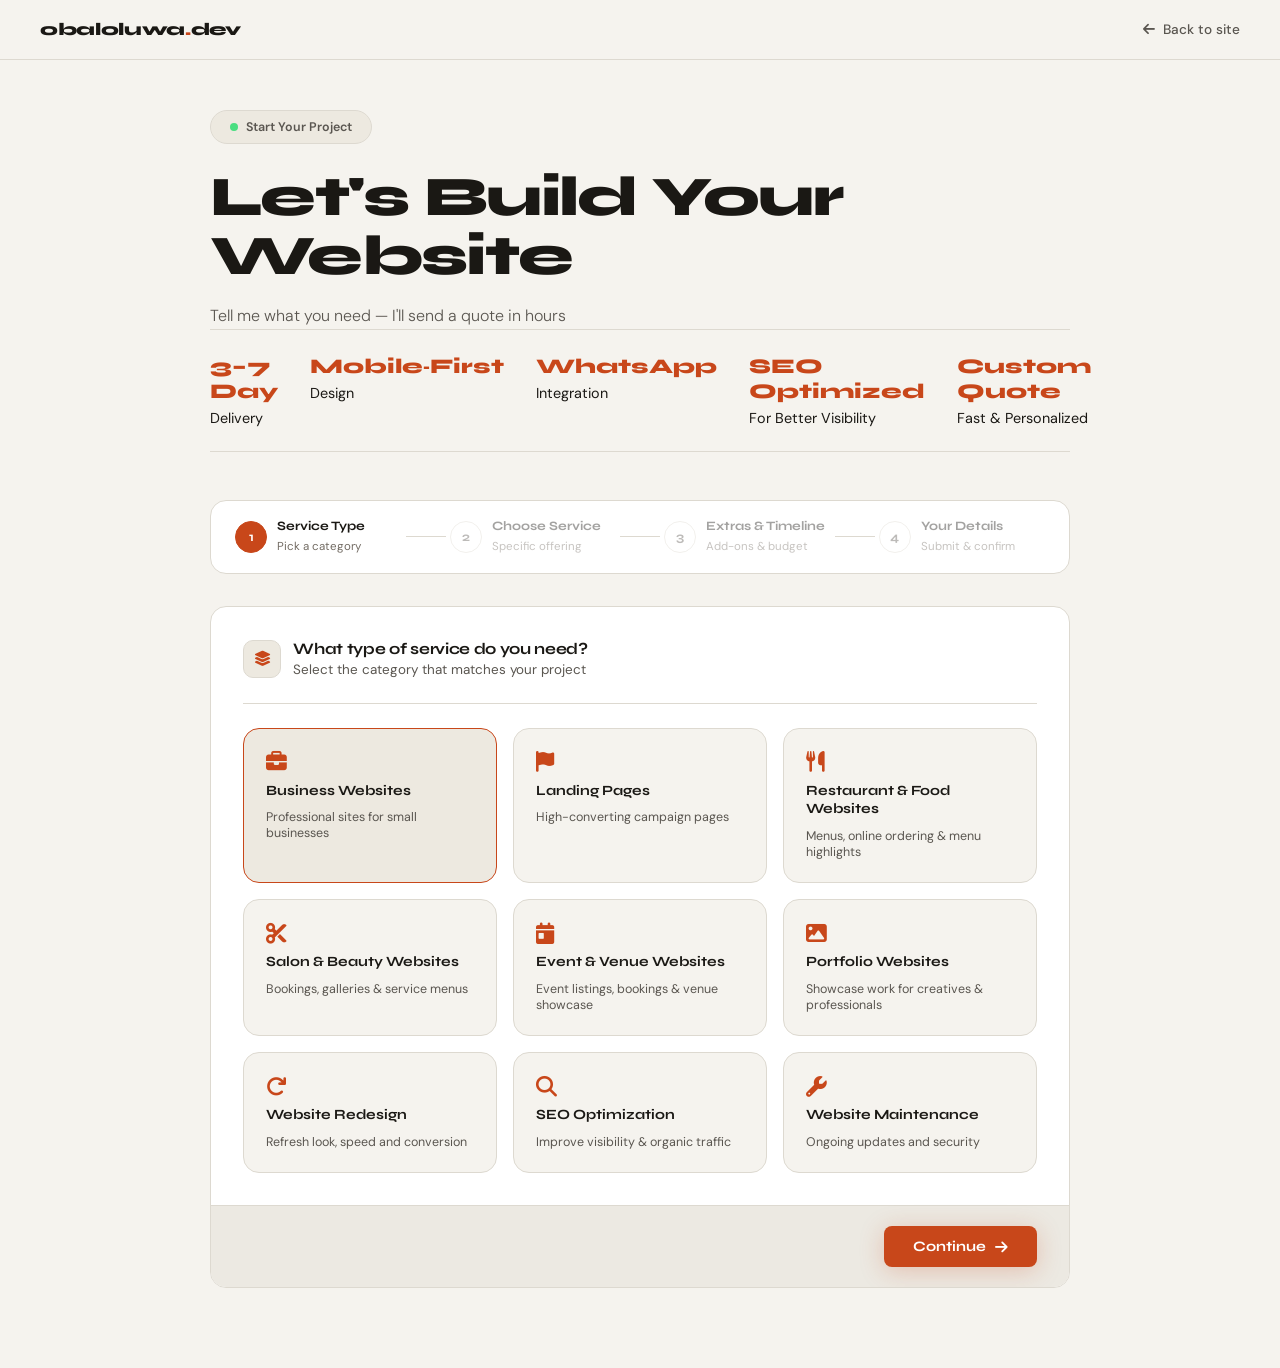
==== commit 34060da6: "commit" ====
--- a/letstalk.html
+++ b/letstalk.html
@@ -4,7 +4,7 @@
 <head>
     <meta charset="UTF-8" />
     <meta name="viewport" content="width=device-width, initial-scale=1.0" />
-    <title>Book Your Service - Website Development</title>
+    <title>Start Your Project — Obaloluwa.dev</title>
     <link
         href="https://fonts.googleapis.com/css2?family=Syne:wght@400;600;700;800&family=DM+Sans:ital,opsz,wght@0,9..40,300;0,9..40,400;0,9..40,500;0,9..40,600;0,9..40,700;1,9..40,300&display=swap"
         rel="stylesheet" />
@@ -30,8 +30,7 @@
                 Start Your Project
             </div>
             <h1>Let's Build Your Website</h1>
-            <p>Tell me about your business, choose the website you need, and I'll send you a custom quote fast. Built to
-                help your business look professional, attract customers, and grow online.</p>
+            <p>Tell me what you need — I'll send a quote in hours</p>
             <div class="hero-trust">
                 <div class="trust-item">
                     <strong>3–7 Day</strong>
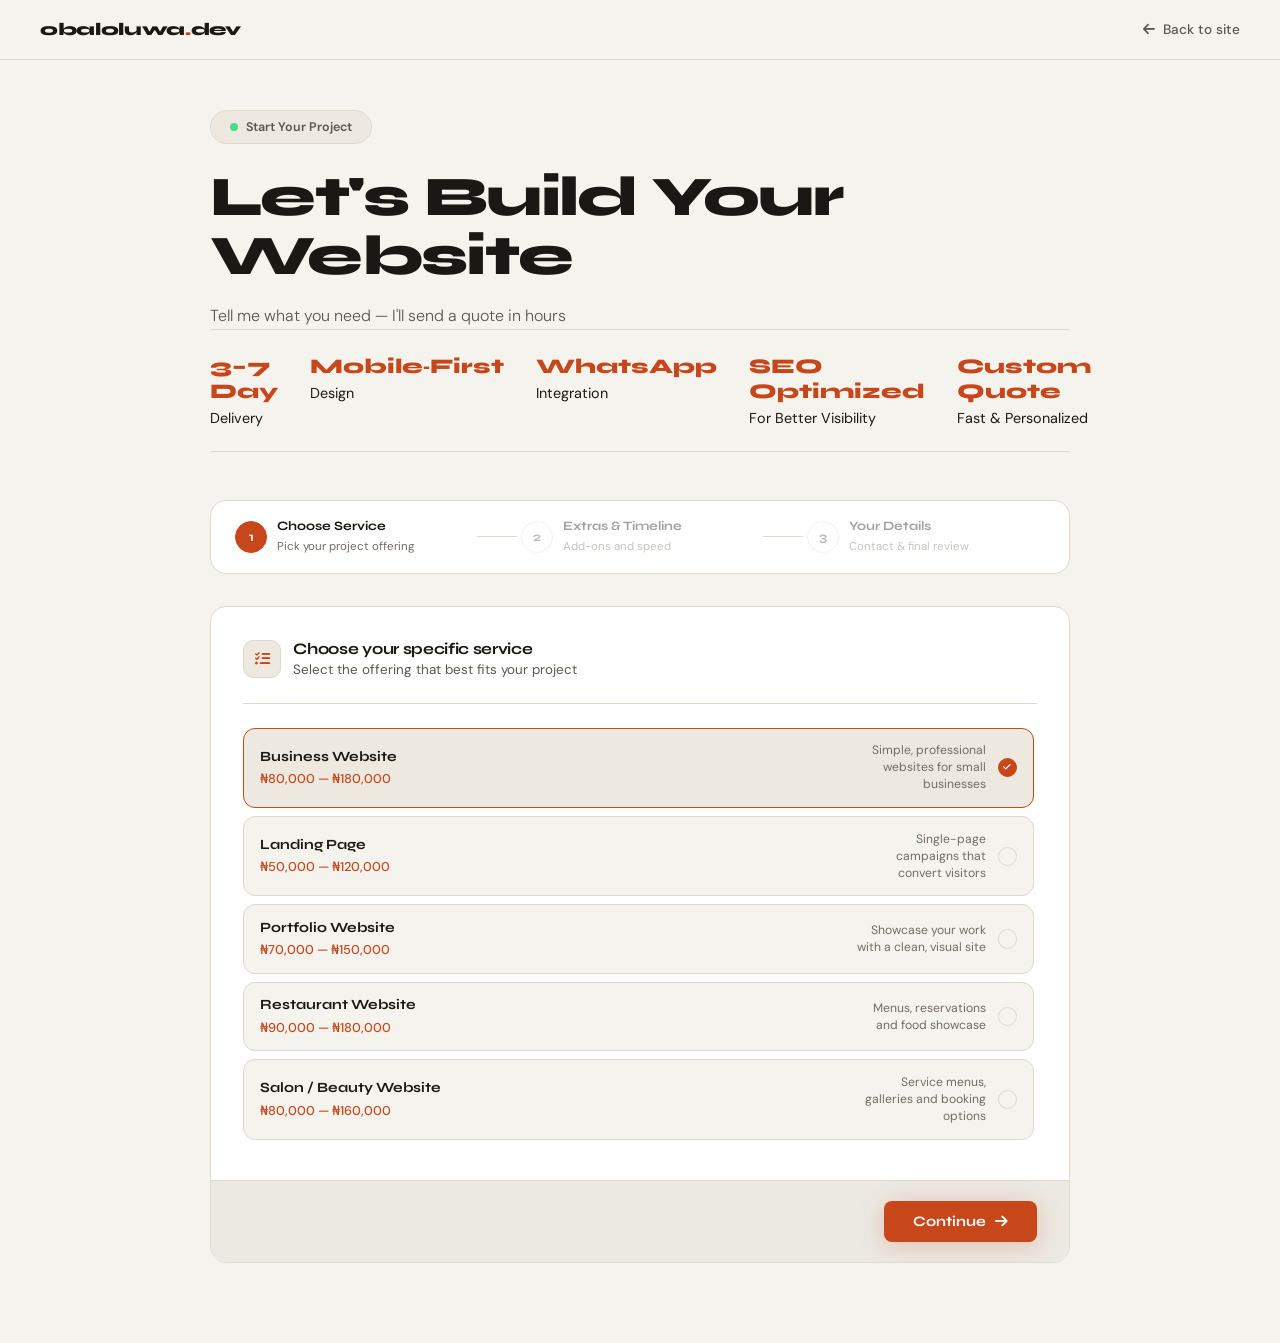
==== commit ec4b310a: "final commit, i hope" ====
--- a/letstalk.html
+++ b/letstalk.html
@@ -59,95 +59,25 @@
         <div class="progress-bar">
             <div class="progress-step" id="ps1" onclick="goStep(1)">
                 <div class="step-num active" id="sn1">1</div>
-                <div class="step-text"><strong>Service Type</strong><span>Pick a category</span></div>
+                <div class="step-text"><strong>Choose Service</strong><span>Pick your project offering</span></div>
             </div>
             <div class="progress-line" id="pl1"></div>
             <div class="progress-step locked" id="ps2" onclick="goStep(2)">
                 <div class="step-num" id="sn2">2</div>
-                <div class="step-text"><strong>Choose Service</strong><span>Specific offering</span></div>
+                <div class="step-text"><strong>Extras & Timeline</strong><span>Add-ons and speed</span></div>
             </div>
             <div class="progress-line" id="pl2"></div>
             <div class="progress-step locked" id="ps3" onclick="goStep(3)">
                 <div class="step-num" id="sn3">3</div>
-                <div class="step-text"><strong>Extras & Timeline</strong><span>Add-ons & budget</span></div>
-            </div>
-            <div class="progress-line" id="pl3"></div>
-            <div class="progress-step locked" id="ps4" onclick="goStep(4)">
-                <div class="step-num" id="sn4">4</div>
-                <div class="step-text"><strong>Your Details</strong><span>Submit & confirm</span></div>
+                <div class="step-text"><strong>Your Details</strong><span>Contact & final review</span></div>
             </div>
         </div>
 
         <!-- WIZARD -->
         <div class="wizard-card">
 
-            <!-- STEP 1 -->
+
             <div class="step-panel active" id="step-1">
-                <div class="panel-body">
-                    <div class="step-header">
-                        <div class="step-icon"><i class="fa-solid fa-layer-group"></i></div>
-                        <div class="step-header-text">
-                            <strong>What type of service do you need?</strong>
-                            <span>Select the category that matches your project</span>
-                        </div>
-                    </div>
-                    <div class="grid-3" id="serviceTypes">
-                        <div class="service-card selected" data-value="Business Websites">
-                            <i class="fa-solid fa-briefcase"></i>
-                            <strong>Business Websites</strong>
-                            <span>Professional sites for small businesses</span>
-                        </div>
-                        <div class="service-card" data-value="Landing Pages">
-                            <i class="fa-solid fa-flag"></i>
-                            <strong>Landing Pages</strong>
-                            <span>High-converting campaign pages</span>
-                        </div>
-                        <div class="service-card" data-value="Restaurant & Food Websites">
-                            <i class="fa-solid fa-utensils"></i>
-                            <strong>Restaurant & Food Websites</strong>
-                            <span>Menus, online ordering & menu highlights</span>
-                        </div>
-                        <div class="service-card" data-value="Salon & Beauty Websites">
-                            <i class="fa-solid fa-scissors"></i>
-                            <strong>Salon & Beauty Websites</strong>
-                            <span>Bookings, galleries & service menus</span>
-                        </div>
-                        <div class="service-card" data-value="Event & Venue Websites">
-                            <i class="fa-solid fa-calendar-day"></i>
-                            <strong>Event & Venue Websites</strong>
-                            <span>Event listings, bookings & venue showcase</span>
-                        </div>
-                        <div class="service-card" data-value="Portfolio Websites">
-                            <i class="fa-solid fa-image"></i>
-                            <strong>Portfolio Websites</strong>
-                            <span>Showcase work for creatives & professionals</span>
-                        </div>
-                        <div class="service-card" data-value="Website Redesign">
-                            <i class="fa-solid fa-redo"></i>
-                            <strong>Website Redesign</strong>
-                            <span>Refresh look, speed and conversion</span>
-                        </div>
-                        <div class="service-card" data-value="SEO Optimization">
-                            <i class="fa-solid fa-search"></i>
-                            <strong>SEO Optimization</strong>
-                            <span>Improve visibility & organic traffic</span>
-                        </div>
-                        <div class="service-card" data-value="Website Maintenance">
-                            <i class="fa-solid fa-wrench"></i>
-                            <strong>Website Maintenance</strong>
-                            <span>Ongoing updates and security</span>
-                        </div>
-                    </div>
-                </div>
-                <div class="actions">
-                    <span></span>
-                    <button class="btn-primary" onclick="goStep(2)">Continue <i
-                            class="fa-solid fa-arrow-right"></i></button>
-                </div>
-            </div>
-
-            <!-- STEP 2 -->
-            <div class="step-panel" id="step-2">
                 <div class="panel-body">
                     <div class="step-header">
                         <div class="step-icon"><i class="fa-solid fa-list-check"></i></div>
@@ -213,15 +143,14 @@
                     </div>
                 </div>
                 <div class="actions">
-                    <button class="btn-secondary" onclick="goStep(1)"><i class="fa-solid fa-arrow-left"></i>
-                        Back</button>
-                    <button class="btn-primary" onclick="goStep(3)">Continue <i
+                    <span></span>
+                    <button class="btn-primary" onclick="goStep(2)">Continue <i
                             class="fa-solid fa-arrow-right"></i></button>
                 </div>
             </div>
 
-            <!-- STEP 3 -->
-            <div class="step-panel" id="step-3">
+            <!-- STEP 2 -->
+            <div class="step-panel" id="step-2">
                 <div class="panel-body">
                     <div class="step-header">
                         <div class="step-icon"><i class="fa-solid fa-sliders"></i></div>
@@ -285,15 +214,15 @@
                     </div>
                 </div>
                 <div class="actions">
-                    <button class="btn-secondary" onclick="goStep(2)"><i class="fa-solid fa-arrow-left"></i>
+                    <button class="btn-secondary" onclick="goStep(1)"><i class="fa-solid fa-arrow-left"></i>
                         Back</button>
-                    <button class="btn-primary" onclick="goStep(4)">Continue <i
+                    <button class="btn-primary" onclick="goStep(3)">Continue <i
                             class="fa-solid fa-arrow-right"></i></button>
                 </div>
             </div>
 
-            <!-- STEP 4 -->
-            <div class="step-panel" id="step-4">
+            <!-- STEP 3 -->
+            <div class="step-panel" id="step-3">
                 <div class="panel-body">
                     <div class="step-header">
                         <div class="step-icon"><i class="fa-solid fa-user"></i></div>
@@ -304,7 +233,6 @@
                     </div>
 
                     <div class="summary-strip">
-                        <span class="pill accent" id="sType">Business Websites</span>
                         <span class="pill" id="sService">Business Website</span>
                         <span class="pill" id="sTimeline">Normal (1–2 weeks)</span>
                         <span class="pill accent" id="sBudget">₦80,000 — ₦200,000</span>
@@ -365,14 +293,16 @@
 
                     <div class="review-panel">
                         <strong><i class="fa-solid fa-file-lines"
-                                style="color:var(--accent);margin-right:0.4rem"></i>Review before sending</strong>
+                                style="color:var(--accent);margin-right:0.4rem"></i>Review before
+                            sending</strong>
                         <div id="reviewRows"></div>
                     </div>
                 </div>
                 <div class="actions">
                     <button class="btn-secondary" onclick="goStep(3)"><i class="fa-solid fa-arrow-left"></i>
                         Back</button>
-                    <button class="btn-wa" onclick="submitWA()"><i class="fa-brands fa-whatsapp"></i> Send via
+                    <button class="btn-wa" onclick="submitWA()"><i class="fa-brands fa-whatsapp"></i>
+                        Send via
                         WhatsApp</button>
                 </div>
             </div>
--- a/letstalk.css
+++ b/letstalk.css
@@ -903,4 +903,16 @@
         .timeline-grid {
             grid-template-columns: 1fr 1fr;
         }
+
+        .progress-step {
+            min-width: 100%;
+        }
+
+        .step-text strong {
+            font-size: 0.9rem;
+        }
+
+        .step-text span {
+            font-size: 0.7rem;
+        }
     }
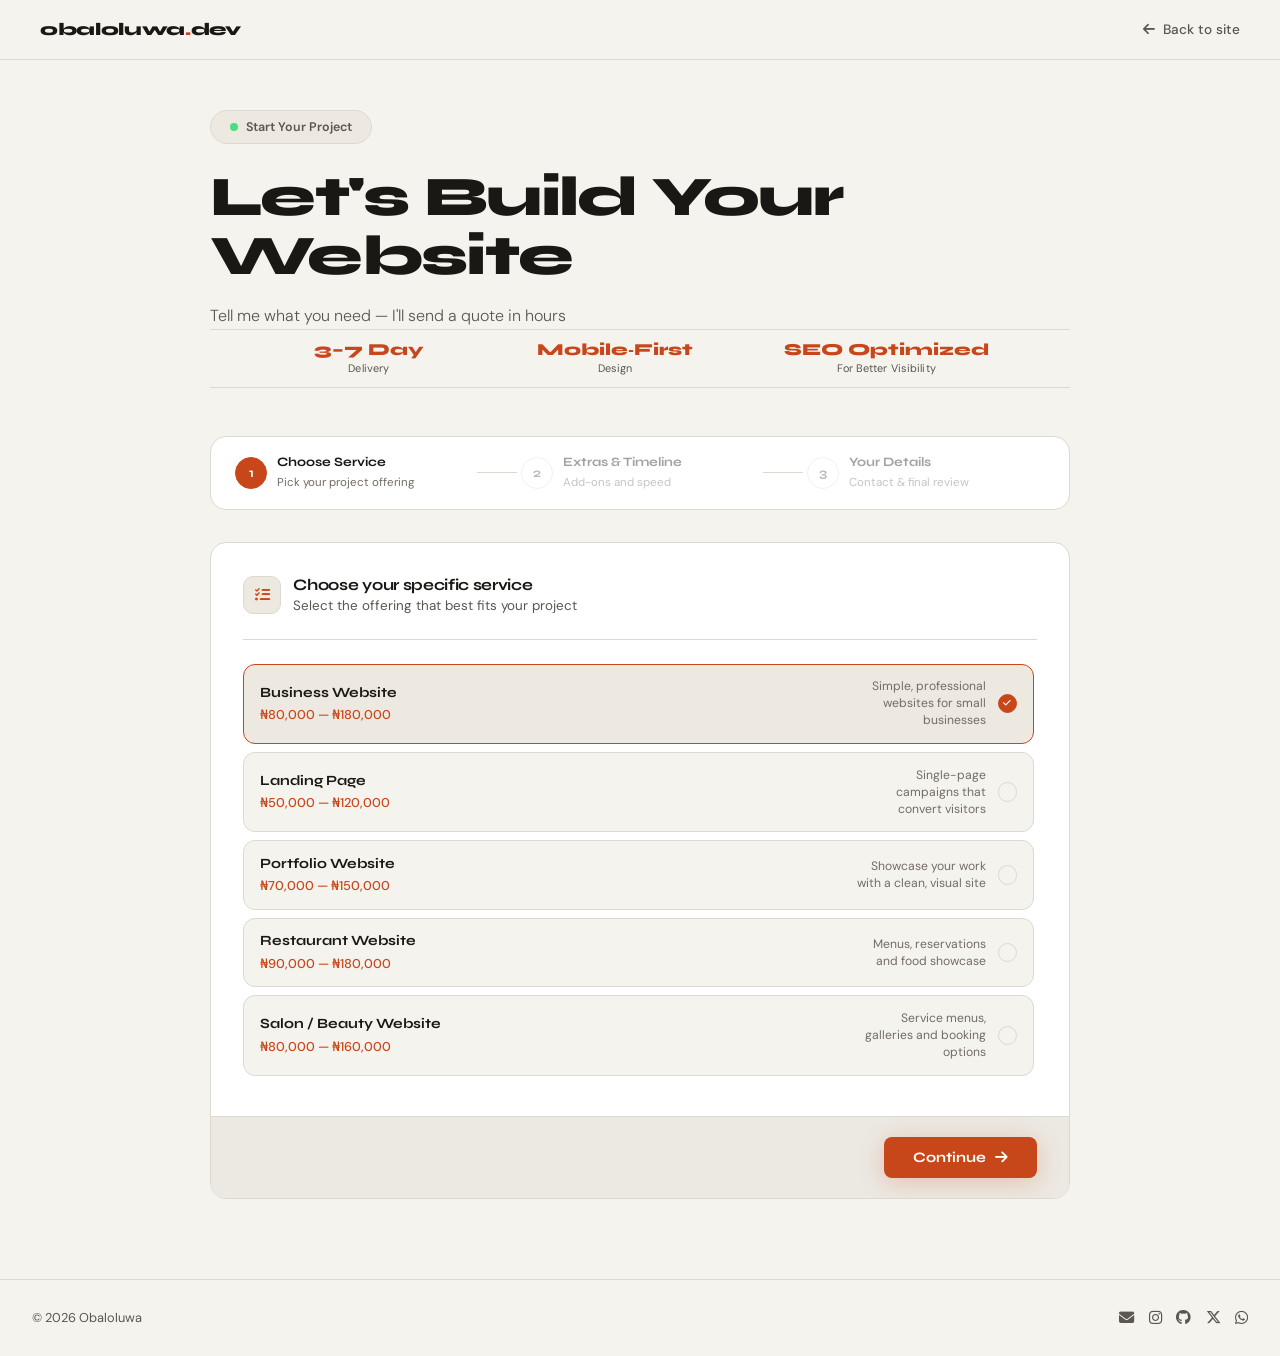
==== commit 2c0adf0c: "Fixed responsiveness" ====
--- a/letstalk.html
+++ b/letstalk.html
@@ -4,7 +4,7 @@
 <head>
     <meta charset="UTF-8" />
     <meta name="viewport" content="width=device-width, initial-scale=1.0" />
-    <title>Start Your Project — Obaloluwa.dev</title>
+    <title>Start Your Project - Obaloluwa.dev</title>
     <link
         href="https://fonts.googleapis.com/css2?family=Syne:wght@400;600;700;800&family=DM+Sans:ital,opsz,wght@0,9..40,300;0,9..40,400;0,9..40,500;0,9..40,600;0,9..40,700;1,9..40,300&display=swap"
         rel="stylesheet" />
@@ -41,16 +41,8 @@
                     <span>Design</span>
                 </div>
                 <div class="trust-item">
-                    <strong>WhatsApp</strong>
-                    <span>Integration</span>
-                </div>
-                <div class="trust-item">
                     <strong>SEO Optimized</strong>
                     <span>For Better Visibility</span>
-                </div>
-                <div class="trust-item">
-                    <strong>Custom Quote</strong>
-                    <span>Fast & Personalized</span>
                 </div>
             </div>
         </div>
@@ -310,6 +302,28 @@
         </div>
     </div>
 
+    <footer>
+        <p>© 2026 Obaloluwa</p>
+
+        <div class="footer-links">
+            <a href="mailto:obaloluwawebdesign@gmail.com" title="Email">
+                <i class="fa-solid fa-envelope"></i>
+            </a>
+            <a href="https://instagram.com/obaloluwa.dev" target="_blank" title="Instagram">
+                <i class="fa-brands fa-instagram"></i>
+            </a>
+            <a href="https://github.com/Obasky007" target="_blank" title="Github">
+                <i class="fa-brands fa-github"></i>
+            </a>
+            <a href="https://x.com/dev_o_b_a" target="_blank" title="Twitter">
+                <i class="fa-brands fa-x-twitter"></i>
+            </a>
+            <a href="https://wa.me/2347075255079" target="_blank" title="WhatsApp">
+                <i class="fa-brands fa-whatsapp"></i>
+            </a>
+        </div>
+    </footer>
+
     <script src="letstalk.js"></script>
 </body>
 
--- a/style.css
+++ b/style.css
@@ -946,22 +946,28 @@
 footer {
     background: var(--bg);
     border-top: 1px solid var(--border);
-    padding: 2rem 2.5rem;
+    padding: 1.75rem 2rem;
     display: flex;
     align-items: center;
     justify-content: space-between;
-    flex-wrap: wrap;
-    gap: 1rem;
+    flex-wrap: nowrap;
+    gap: 0.75rem;
+    overflow-x: hidden;
 }
 
 footer p {
     font-size: 0.8rem;
     color: var(--text2);
+    flex: 0 0 auto;
+    white-space: nowrap;
 }
 
 .footer-links {
     display: flex;
-    gap: 1.2rem;
+    gap: 0.9rem;
+    flex: 0 1 auto;
+    min-width: 0;
+    justify-content: flex-end;
 }
 
 .footer-links a {
@@ -1130,7 +1136,7 @@
     /* Footer */
     footer {
         padding: 1.5rem 1.25rem;
-        flex-direction: column;
+        flex-direction: row;
         align-items: flex-start;
         gap: 0.75rem;
     }
--- a/letstalk.css
+++ b/letstalk.css
@@ -170,6 +170,101 @@
     }
 
     /* Use main site's hero-trust and trust-item styles from style.css */
+    .hero-trust {
+        display: flex;
+        flex-wrap: nowrap;
+        align-items: center;
+        justify-content: space-evenly;
+        gap: 0.6rem;
+        padding: 0.7rem 0;
+        border-top: 1px solid var(--border);
+        border-bottom: 1px solid var(--border);
+        margin-bottom: 1.75rem;
+        width: 100%;
+        overflow-x: auto;
+        -webkit-overflow-scrolling: touch;
+    }
+
+    .trust-item {
+        flex: 0 0 auto;
+        min-width: 120px;
+        max-width: 170px;
+        font-size: 0.78rem;
+        color: var(--text);
+        display: flex;
+        flex-direction: column;
+        gap: 0.18rem;
+        align-items: center;
+        text-align: center;
+        white-space: nowrap;
+    }
+
+    .trust-item strong {
+        font-family: 'Syne', sans-serif;
+        font-size: 0.92rem;
+        color: var(--accent);
+        font-weight: 800;
+        line-height: 1.05;
+    }
+
+    .trust-item span {
+        font-size: 0.68rem;
+        color: var(--text2);
+        line-height: 1.2;
+        letter-spacing: 0.01em;
+    }
+
+    .trust-item strong {
+        font-family: 'Syne', sans-serif;
+        font-size: 1.05rem;
+        color: var(--accent);
+        font-weight: 800;
+        line-height: 1.1;
+    }
+
+    @media (max-width: 1024px) {
+        .trust-item {
+            min-width: 150px;
+            max-width: 210px;
+            font-size: 0.88rem;
+        }
+    }
+
+    @media (max-width: 768px) {
+        .hero-trust {
+            display: none;
+        }
+
+        .trust-item {
+            min-width: 110px;
+            max-width: 150px;
+            font-size: 0.72rem;
+        }
+
+        .trust-item strong {
+            font-size: 0.88rem;
+        }
+
+        .trust-item span {
+            font-size: 0.66rem;
+        }
+    }
+
+    @media (max-width: 480px) {
+        .trust-item {
+            min-width: 100px;
+            max-width: 140px;
+            font-size: 0.68rem;
+        }
+
+        .trust-item strong {
+            font-size: 0.84rem;
+        }
+
+        .trust-item span {
+            font-size: 0.64rem;
+        }
+    }
 
     /* ── PROGRESS BAR ────────────────────────────── */
     .progress-bar {
@@ -235,6 +330,28 @@
     .step-text span {
         font-size: 0.72rem;
         color: var(--text-muted);
+    }
+
+    footer {
+        flex-wrap: nowrap;
+        justify-content: space-between;
+        overflow-x: hidden;
+    }
+
+    footer p {
+        white-space: nowrap;
+        flex: 0 0 auto;
+    }
+
+    .footer-links {
+        flex-wrap: nowrap;
+        min-width: 0;
+        justify-content: flex-end;
+        overflow-x: auto;
+    }
+
+    .footer-links a {
+        font-size: 0.95rem;
     }
 
     .progress-line {
@@ -855,6 +972,44 @@
             min-width: 45%;
         }
 
+        .step-text strong {
+            font-size: 0.92rem;
+        }
+
+        .step-text span {
+            font-size: 0.72rem;
+        }
+
+        .step-header-text strong {
+            font-size: 0.98rem;
+        }
+
+        .step-header-text span {
+            font-size: 0.82rem;
+        }
+
+        .summary-strip {
+            flex-direction: column;
+            align-items: stretch;
+        }
+
+        .pill {
+            font-size: 0.72rem;
+            padding: 0.28rem 0.75rem;
+        }
+
+        .budget-amount {
+            font-size: 1.25rem;
+        }
+
+        .budget-tag {
+            font-size: 0.72rem;
+        }
+
+        .review-row {
+            font-size: 0.8rem;
+        }
+
         .grid-3 {
             grid-template-columns: 1fr 1fr;
         }
@@ -909,10 +1064,39 @@
         }
 
         .step-text strong {
-            font-size: 0.9rem;
+            font-size: 0.88rem;
         }
 
         .step-text span {
+            font-size: 0.68rem;
+        }
+
+        .step-header-text strong {
+            font-size: 0.94rem;
+        }
+
+        .step-header-text span {
+            font-size: 0.8rem;
+        }
+
+        .summary-strip {
+            gap: 0.5rem;
+        }
+
+        .pill {
             font-size: 0.7rem;
+            padding: 0.24rem 0.65rem;
+        }
+
+        .budget-amount {
+            font-size: 1.15rem;
+        }
+
+        .budget-tag {
+            font-size: 0.7rem;
+        }
+
+        .review-row {
+            font-size: 0.78rem;
         }
     }
